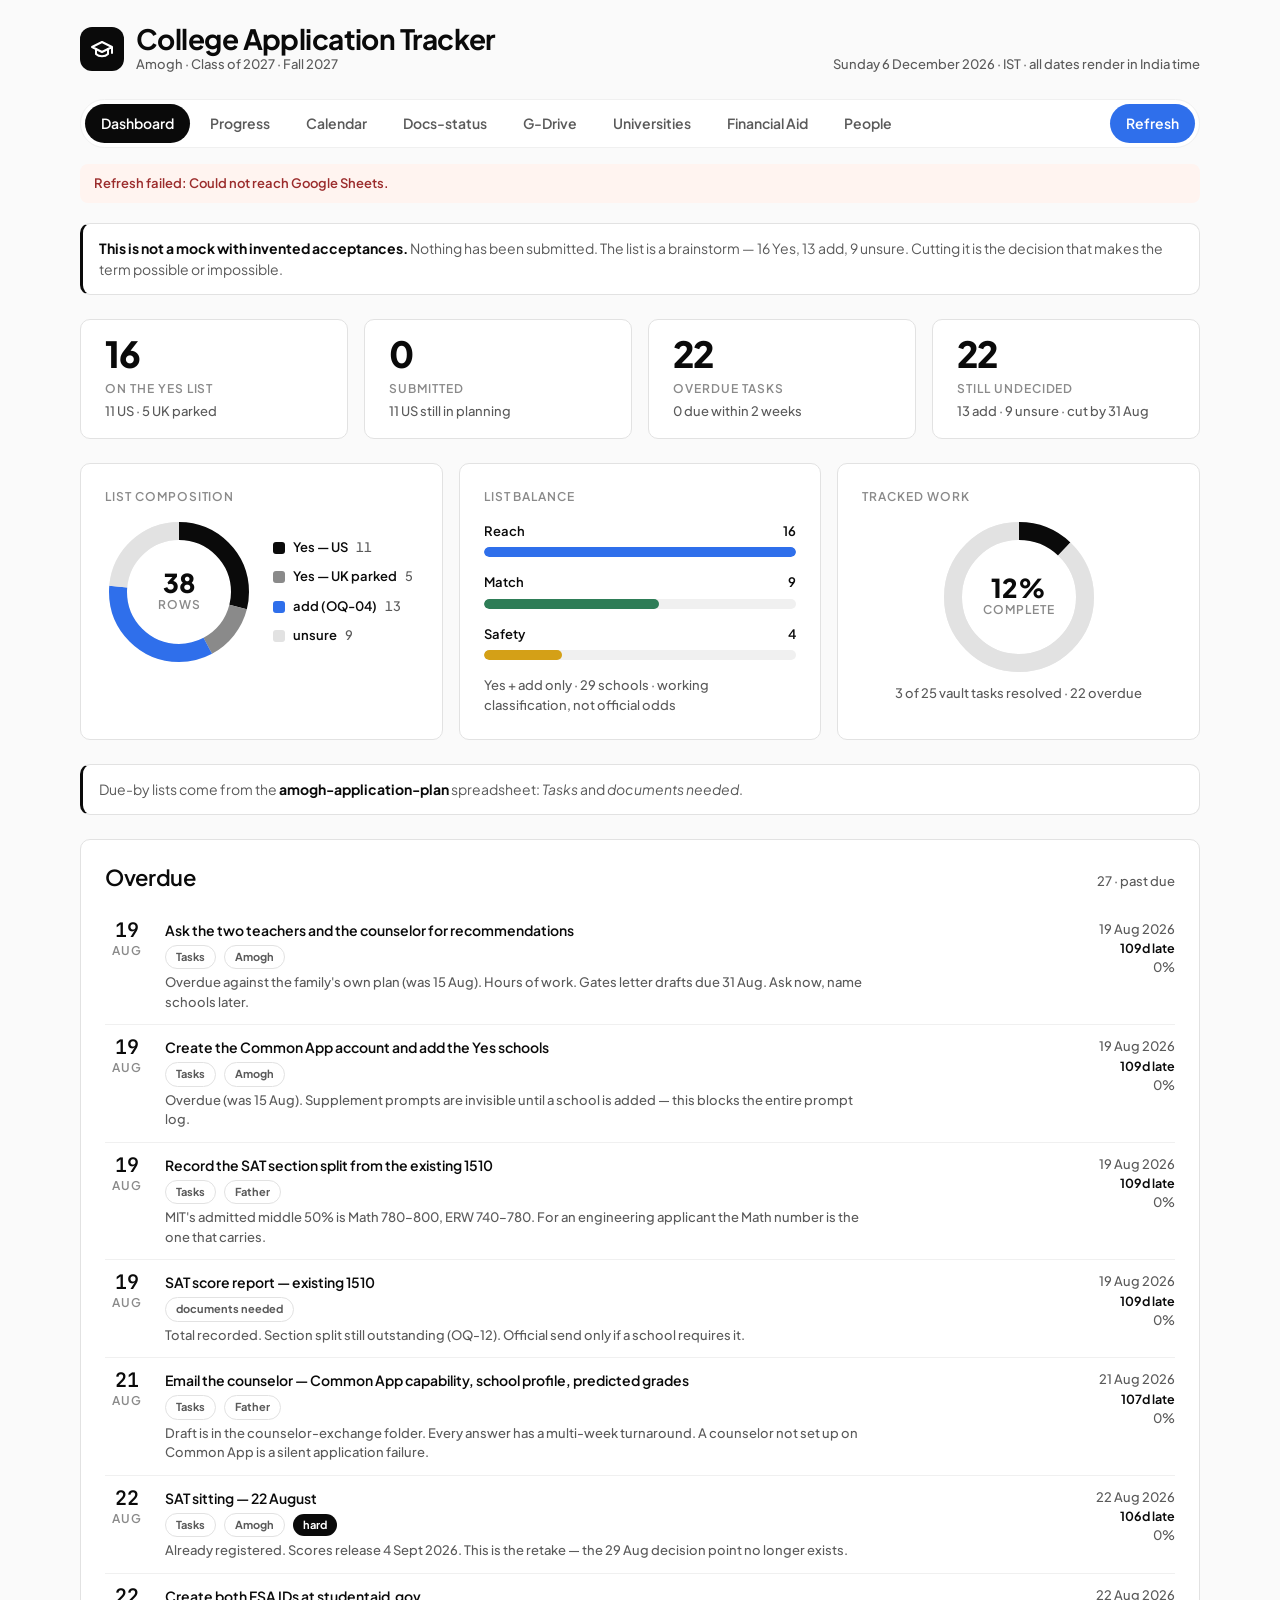
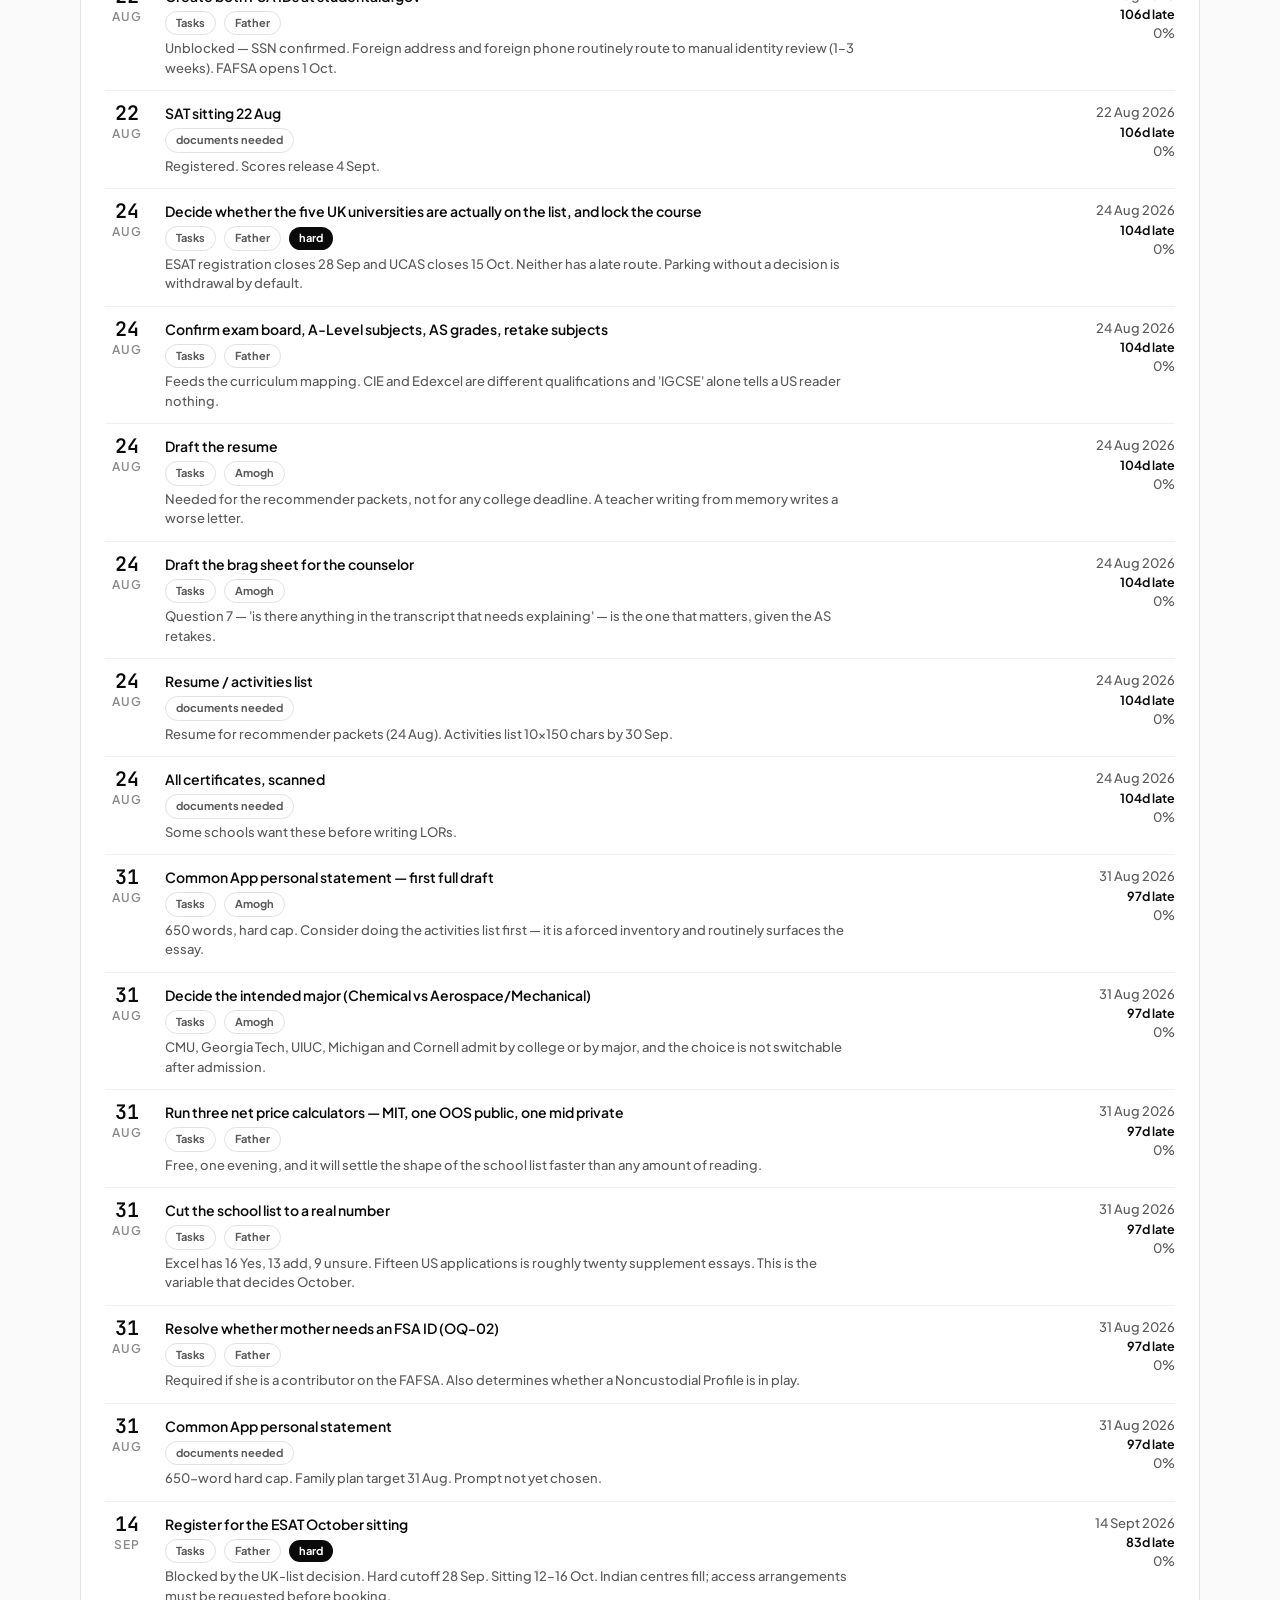
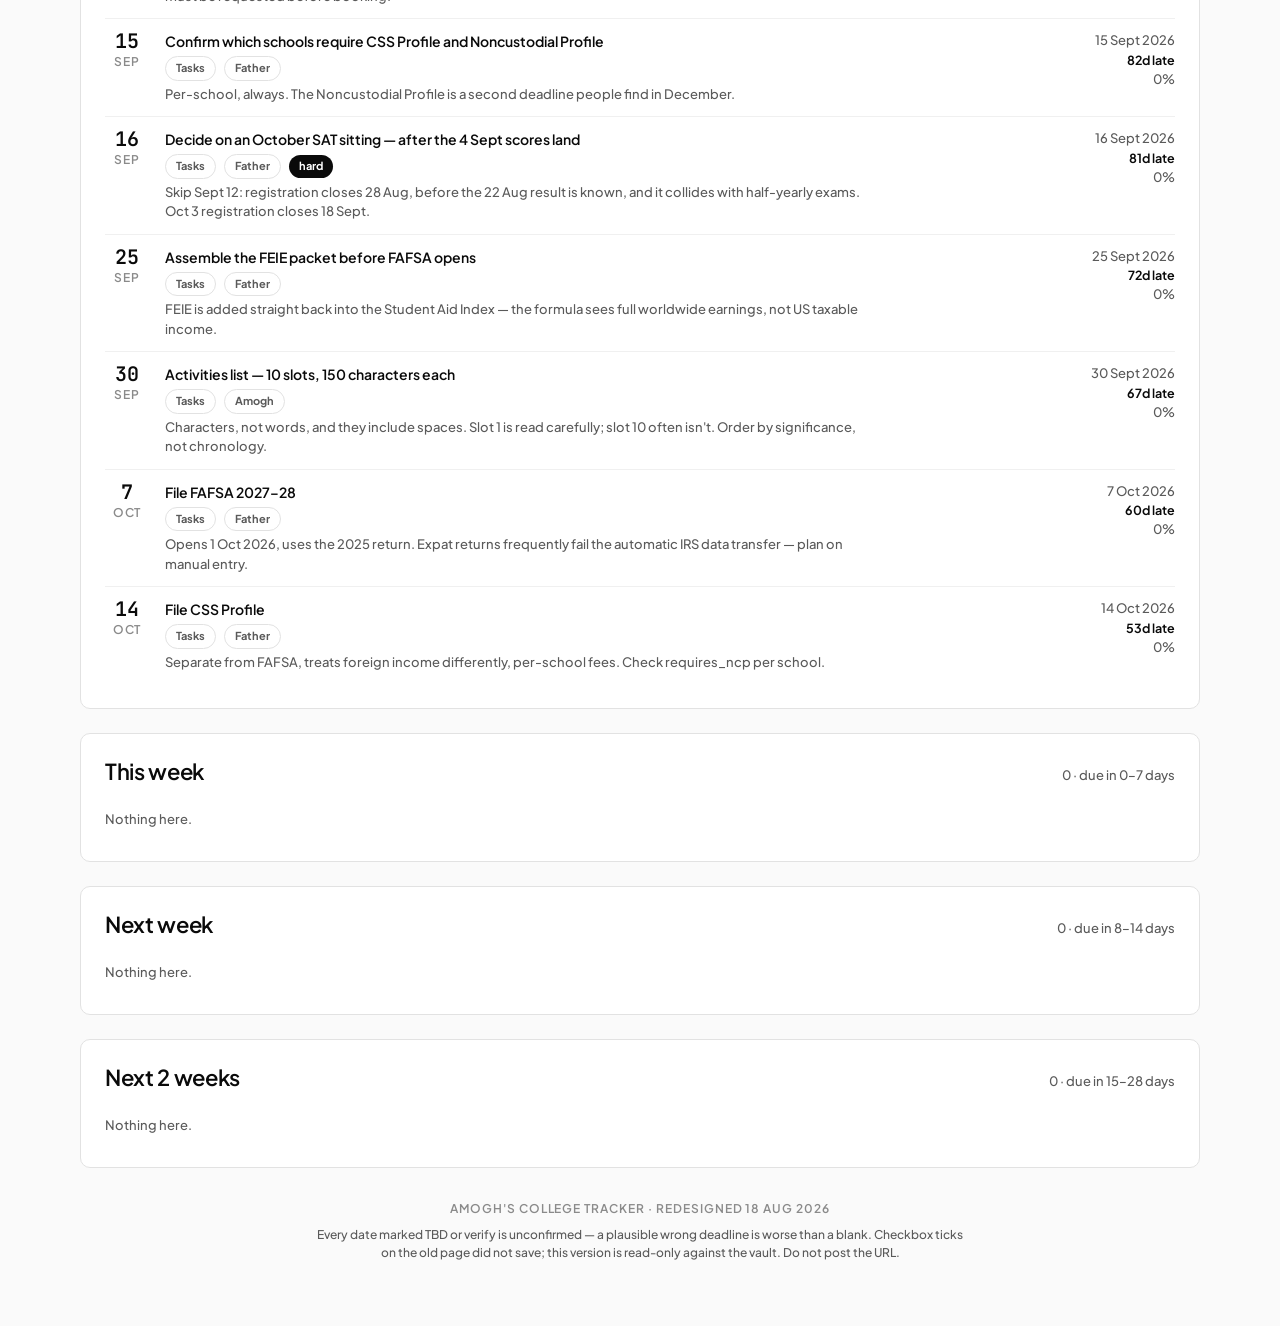
==== index.html @ 703598df "Make G-Drive Refresh re-list the live Amogh Drive folder." ====
<!DOCTYPE html>
<html lang="en">
<head>
<meta charset="utf-8">
<meta name="viewport" content="width=device-width, initial-scale=1">
<meta name="robots" content="noindex, nofollow, noarchive, nosnippet, noimageindex, max-snippet:0, max-image-preview:none">
<meta name="googlebot" content="noindex, nofollow, noarchive, nosnippet">
<meta name="google" content="nositelinkssearchbox">
<meta name="AdsBot-Google" content="noindex">
<meta name="Google-Extended" content="noindex, nofollow">
<meta name="GPTBot" content="noindex, nofollow">
<meta name="ClaudeBot" content="noindex, nofollow">
<meta name="CCBot" content="noindex, nofollow">
<meta name="PerplexityBot" content="noindex, nofollow">
<meta name="Applebot-Extended" content="noindex, nofollow">
<meta name="referrer" content="no-referrer">
<title>Amogh — College Application Tracker</title>
<link rel="icon" href="favicon.svg" type="image/svg+xml">
<link rel="stylesheet" href="css/app.css">
</head>
<body>
<noscript><p style="padding:24px;font-family:system-ui">This tracker needs JavaScript. Open index.html in a browser with JS on.</p></noscript>
<div id="app" data-page="overview"></div>
<script src="js/data.js"></script>
<script src="js/app.js?v=20260819r2"></script>
</body>
</html>
---- css/app.css ----
@import url("https://fonts.googleapis.com/css2?family=Plus+Jakarta+Sans:wght@400;500;600;700;800&family=JetBrains+Mono:wght@400;600&display=swap");

:root {
  --bg: #ffffff;
  --bg-card: #ffffff;
  --ink: #0a0a0a;
  --ink-soft: #262626;
  --n-50: #fafafa;
  --n-100: #f0f0f0;
  --n-200: #e2e2e2;
  --n-300: #c4c4c4;
  --n-400: #8a8a8a;
  --n-500: #5a5a5a;
  --n-700: #2e2e2e;
  --reach: #2f6feb;
  --match: #2e7d57;
  --safety: #d4a017;
  --yes: #0a0a0a;
  --add: #2f6feb;
  --unsure: #d4a017;
  --parked: #8a8a8a;
  --font-display: "Plus Jakarta Sans", system-ui, sans-serif;
  --font-body: "Plus Jakarta Sans", system-ui, sans-serif;
  --font-mono: "JetBrains Mono", ui-monospace, monospace;
  --t-h1: 28px;
  --t-h2: 22px;
  --t-h3: 16px;
  --t-body: 15px;
  --t-label: 13px;
  --t-caption: 12px;
  --lh-tight: 1.05;
  --lh-snug: 1.25;
  --lh-base: 1.5;
  --tracking-h1: -0.02em;
  --tracking-caps: 0.08em;
  --s-1: 4px;
  --s-2: 8px;
  --s-3: 12px;
  --s-4: 16px;
  --s-5: 24px;
  --s-6: 32px;
  --s-7: 48px;
  --s-8: 64px;
  --r-card: 10px;
  --r-pill: 999px;
  --border: 1px solid var(--n-100);
  --border-card: 1.5px solid var(--n-200);
  --shadow-hover: 0 4px 14px rgba(10, 10, 10, 0.06);
  --ease: cubic-bezier(0.2, 0.8, 0.2, 1);
  --dur: 180ms;
  --app-max: 1120px;
}

* { box-sizing: border-box; }
html, body { background: var(--n-50); color: var(--ink); }
body {
  margin: 0;
  font-family: var(--font-body);
  font-size: var(--t-body);
  line-height: var(--lh-base);
  -webkit-font-smoothing: antialiased;
}
h1, h2, h3 { font-family: var(--font-display); margin: 0; }
h1 { font-weight: 700; font-size: var(--t-h1); line-height: var(--lh-tight); letter-spacing: var(--tracking-h1); }
h2 { font-weight: 600; font-size: var(--t-h2); line-height: var(--lh-snug); letter-spacing: -0.015em; }
h3 { font-weight: 700; font-size: var(--t-h3); line-height: var(--lh-snug); }
p { margin: 0; }
a { color: var(--ink); text-decoration: none; }
a:hover { color: var(--n-500); }
button { font-family: inherit; }
*:focus-visible { outline: 2px solid var(--ink); outline-offset: 3px; border-radius: 4px; }
.mono { font-family: var(--font-mono); }
.label { font-size: var(--t-label); font-weight: 500; color: var(--n-500); }
.caption {
  font-size: var(--t-caption);
  color: var(--n-400);
  letter-spacing: var(--tracking-caps);
  text-transform: uppercase;
  font-weight: 600;
}

.page { min-height: 100vh; padding: var(--s-5) var(--s-4) var(--s-8); }
.wrap { max-width: var(--app-max); margin: 0 auto; }

/* header */
.top {
  display: flex;
  justify-content: space-between;
  align-items: flex-end;
  flex-wrap: wrap;
  gap: var(--s-4);
  margin-bottom: var(--s-5);
}
.brand { display: flex; align-items: center; gap: var(--s-3); }
.mark {
  width: 44px; height: 44px; border-radius: 12px;
  background: var(--ink); color: #fff;
  display: flex; align-items: center; justify-content: center; flex-shrink: 0;
}
.as-of { text-align: right; max-width: 42ch; }

/* nav */
.tabs {
  display: flex; flex-wrap: nowrap; gap: var(--s-1);
  background: #fff; padding: var(--s-1);
  border-radius: var(--r-pill); border: var(--border);
  margin-bottom: var(--s-5); overflow-x: auto;
}
.tabbtn {
  border: none; cursor: pointer; padding: 9px 16px;
  border-radius: var(--r-pill); font-weight: 600; font-size: 14px;
  white-space: nowrap; background: transparent; color: var(--n-500);
  transition: background var(--dur) var(--ease), color var(--dur) var(--ease);
  text-decoration: none; display: inline-block;
}
.tabbtn:hover { background: var(--n-100); color: var(--ink); }
.tabbtn[aria-current="page"] { background: var(--ink); color: #fff; }
.tabbtn[aria-current="page"]:hover { background: var(--ink); color: #fff; }
.refresh-btn {
  margin-left: auto;
  background: var(--reach);
  color: #fff;
  border: none;
}
.refresh-btn:hover,
.refresh-btn:focus-visible { background: #1e5ad4; color: #fff; }
.refresh-btn[aria-busy="true"] { opacity: .7; pointer-events: none; }
.refresh-status {
  margin: -8px 0 20px;
  padding: 10px 14px;
  border-radius: 8px;
  background: #eef4ff;
  color: #1e4bb8;
  font-size: 13px;
  font-weight: 600;
}
.refresh-status.is-err { background: #fff4f0; color: #9b2c2c; }

.stack { display: flex; flex-direction: column; gap: var(--s-5); }

/* cards */
.card {
  background: var(--bg-card);
  border: var(--border-card);
  border-radius: var(--r-card);
  padding: var(--s-5);
}
.card-head {
  display: flex; justify-content: space-between; align-items: baseline;
  flex-wrap: wrap; gap: var(--s-2); margin-bottom: var(--s-4);
}
.kpis { display: grid; grid-template-columns: repeat(auto-fit, minmax(160px, 1fr)); gap: var(--s-4); }
.kpi { background: var(--bg-card); border: var(--border-card); border-radius: var(--r-card); padding: var(--s-4) var(--s-5); }
.kpi .val { font-family: var(--font-display); font-weight: 800; font-size: 36px; line-height: 1; letter-spacing: -0.03em; }
.kpi .unit { font-size: 18px; font-weight: 600; color: var(--n-500); margin-left: 4px; }
.charts { display: grid; grid-template-columns: repeat(auto-fit, minmax(260px, 1fr)); gap: var(--s-4); }

/* charts */
.donut { position: relative; width: 140px; height: 140px; flex-shrink: 0; }
.donut-label {
  position: absolute; inset: 0; display: flex; flex-direction: column;
  align-items: center; justify-content: center; text-align: center;
}
.donut-val { font-family: var(--font-display); font-weight: 800; font-size: 26px; line-height: 1; }
.legend { display: flex; flex-direction: column; gap: 10px; }
.legend-row { display: flex; align-items: center; gap: 8px; }
.sw { width: 12px; height: 12px; border-radius: 3px; flex-shrink: 0; }
.bar-row { margin-bottom: 16px; }
.bar-row:last-child { margin-bottom: 0; }
.bar-meta { display: flex; justify-content: space-between; font-size: 13px; font-weight: 600; margin-bottom: 6px; }
.bar-track { height: 10px; background: var(--n-100); border-radius: var(--r-pill); overflow: hidden; }
.bar-fill { height: 100%; border-radius: var(--r-pill); }

/* lists */
.row {
  display: flex; align-items: center; gap: var(--s-4);
  padding: var(--s-3) 0; border-bottom: var(--border);
}
.row:last-child { border-bottom: 0; }
.listrow {
  display: flex; align-items: center; gap: var(--s-4);
  padding: var(--s-4) var(--s-3); border-top: var(--border); flex-wrap: wrap;
  transition: background var(--dur) var(--ease);
}
.listrow:hover { background: var(--n-50); }
.daybox { width: 44px; text-align: center; flex-shrink: 0; }
.daybox .n { font-family: var(--font-mono); font-weight: 600; font-size: 20px; line-height: 1; }
.accent { width: 3px; align-self: stretch; border-radius: var(--r-pill); flex-shrink: 0; }
.dot { display: inline-block; width: 9px; height: 9px; border-radius: 999px; margin-right: 6px; flex-shrink: 0; vertical-align: middle; }

/* chips / badges */
.chip, .badge, .cat {
  display: inline-block; padding: 3px 10px; border-radius: var(--r-pill);
  font-size: 11px; font-weight: 700; white-space: nowrap; flex-shrink: 0;
}
.chip { border: none; cursor: pointer; padding: 7px 14px; font-size: 13px; font-weight: 600; background: var(--n-100); color: var(--n-500); }
.chip[aria-pressed="true"] { background: var(--ink); color: #fff; }
.badge-ink { background: var(--ink); color: #fff; }
.badge-mute { background: var(--n-200); color: var(--ink); }
.badge-ghost { background: #fff; color: var(--n-500); border: 1px solid var(--n-200); }
.badge-over { background: var(--ink); color: #fff; }
.badge-soon { background: var(--n-200); color: var(--ink); }
.badge-done { background: var(--n-100); color: var(--n-400); }
.cat { border-radius: 6px; }
.cat-person { background: var(--n-100); color: var(--ink); }
.cat-form { background: var(--ink); color: #fff; }
.cat-doc { background: #fff; color: var(--ink-soft); border: 1px solid var(--n-300); }
.filters { display: flex; gap: var(--s-2); flex-wrap: wrap; }

/* tables */
.tbwrap { overflow-x: auto; }
table { width: 100%; border-collapse: collapse; min-width: 620px; }
th { text-align: left; padding: 0 var(--s-3) var(--s-3); }
td { padding: var(--s-3); vertical-align: top; border-top: var(--border); }
td.num, .num { font-variant-numeric: tabular-nums; font-family: var(--font-mono); }
.right { text-align: right; }

/* note */
.note {
  background: #fff; border: var(--border-card); border-left: 3px solid var(--ink);
  border-radius: var(--r-card); padding: 14px 16px; font-size: 14px; color: var(--n-500);
}
.note strong { color: var(--ink); }

/* progress cards */
.grid-cards { display: grid; grid-template-columns: repeat(auto-fit, minmax(300px, 1fr)); gap: var(--s-4); }
.ms { display: flex; align-items: center; gap: var(--s-2); }
.markbox {
  width: 14px; height: 14px; border-radius: 4px; flex-shrink: 0;
  border: 1.5px solid var(--n-300); background: #fff;
}
.markbox.on { background: var(--ink); border-color: var(--ink); }
.strike { text-decoration: line-through; color: var(--n-400); }

/* people */
.avatar {
  width: 44px; height: 44px; border-radius: 999px; background: var(--n-100);
  display: flex; align-items: center; justify-content: center;
  font-family: var(--font-display); font-weight: 700; flex-shrink: 0;
}

/* calendar — every date cell is the same size; details open in .cal-detail */
.cal-head { display: grid; grid-template-columns: repeat(7, minmax(0, 1fr)); gap: 6px; margin-bottom: 6px; }
.cal-wd { text-align: center; font-size: 11px; font-weight: 600; letter-spacing: 0.08em; text-transform: uppercase; color: var(--n-400); }
.cal-grid { display: grid; grid-template-columns: repeat(7, minmax(0, 1fr)); gap: 6px; }
.cal-cell {
  height: 92px; min-height: 92px; max-height: 92px;
  border: 1px solid var(--n-100); border-radius: 8px;
  padding: 6px; display: flex; flex-direction: column; gap: 3px; background: #fff;
  overflow: hidden; min-width: 0;
}
button.cal-cell {
  appearance: none; -webkit-appearance: none; width: 100%; margin: 0;
  font: inherit; color: inherit; text-align: left; cursor: pointer;
}
.cal-cell.today { background: var(--n-50); }
.cal-cell.has-ev:hover { border-color: var(--n-300); }
.cal-cell.is-sel {
  border-color: var(--reach);
  box-shadow: 0 0 0 2px rgba(47, 111, 235, 0.35);
  background: #f5f8ff;
}
.cal-num {
  width: 24px; height: 24px; border-radius: 999px; display: flex;
  align-items: center; justify-content: center; font-size: 12px; font-weight: 600;
  flex-shrink: 0;
}
.cal-cell.today .cal-num { background: var(--ink); color: #fff; font-weight: 700; }
.pill-ev {
  font-size: 10px; font-weight: 600; padding: 2px 5px; border-radius: 5px;
  white-space: nowrap; overflow: hidden; text-overflow: ellipsis; line-height: 1.3;
  flex-shrink: 0;
}
.cal-pad { height: 92px; min-height: 92px; border: none; background: transparent; }
.cal-detail {
  position: sticky; top: 8px; z-index: 6;
  background: #fff; border: 1.5px solid var(--n-200);
  border-left: 3px solid var(--reach); border-radius: var(--r-card);
  padding: 14px 16px;
  box-shadow: 0 8px 24px rgba(10, 10, 10, 0.06);
}
.cal-detail.is-empty { border-left-color: var(--n-200); box-shadow: none; }
.cal-detail-bar {
  display: flex; justify-content: space-between; align-items: flex-start;
  gap: 12px; margin-bottom: 4px;
}
.cal-close {
  flex-shrink: 0; border: 1px solid var(--n-200); background: #fff;
  color: var(--ink); font-weight: 700; font-size: 13px;
  padding: 7px 14px; border-radius: var(--r-pill); cursor: pointer;
}
.cal-close:hover { background: var(--n-100); }
.cal-detail-item { padding: 10px 0; border-top: 1px solid var(--n-100); }
.cal-detail-item:first-of-type { border-top: 0; padding-top: 4px; }
.navbtn {
  width: 36px; height: 36px; border: var(--border-card); background: #fff;
  border-radius: 10px; cursor: pointer; display: inline-flex;
  align-items: center; justify-content: center;
}
.navbtn:hover { background: var(--n-100); }

/* plan gantt */
.plan { position: relative; min-width: 900px; }
.plan-row { display: flex; align-items: stretch; border-bottom: 1px solid var(--n-100); padding: 3px 0; }
.plan-lab { width: 210px; flex-shrink: 0; font-size: 12px; display: flex; align-items: center; gap: 6px; padding-right: 8px; }
.plan-cells { flex: 1; display: grid; gap: 1px; background: var(--n-100); }
.plan-cell { height: 17px; background: #fff; display: flex; align-items: center; justify-content: center; font-size: 11px; color: #fff; font-weight: 800; }
.plan-cell.section { height: 20px; }
.gantt-today {
  position: absolute; top: 0; bottom: 0; width: 2px; background: var(--ink); z-index: 5; pointer-events: none;
}
.today-tag {
  position: absolute; top: -3px; left: -15px; font-size: 9px; font-weight: 700;
  background: var(--ink); color: #fff; padding: 1px 5px; border-radius: 3px;
}

/* lane timeline */
.tl { overflow-x: auto; }
.tlinner { min-width: 920px; }
.tlhead, .lane, .rail { display: grid; grid-template-columns: 156px 1fr; gap: 12px; align-items: center; margin-bottom: 7px; }
.months { display: grid; grid-template-columns: repeat(8, 1fr); font-size: 11.5px; color: var(--n-400); text-transform: uppercase; letter-spacing: .06em; font-weight: 600; }
.months div { border-left: 1px solid var(--n-100); padding-left: 6px; }
.track {
  position: relative; height: 26px;
  background: linear-gradient(to right, var(--n-100) 1px, transparent 1px);
  background-size: 12.5% 100%; border-radius: 4px;
}
.band {
  position: absolute; top: 3px; height: 20px; border-radius: 4px; font-size: 11px; line-height: 20px;
  padding: 0 7px; color: #fff; font-weight: 600; overflow: hidden; text-overflow: ellipsis; white-space: nowrap;
}
.band.freeze { background: transparent; color: var(--n-500); }
.freeze {
  position: absolute; top: 0; bottom: 0;
  background: repeating-linear-gradient(45deg, var(--n-100), var(--n-100) 5px, transparent 5px, transparent 10px);
  border-left: 1px dashed var(--n-300); border-right: 1px dashed var(--n-300);
}
.mk { position: absolute; top: 0; height: 26px; width: 2px; background: #c00000; opacity: .55; }
.rail { align-items: end; }
.railName { font-size: 11.5px; text-transform: uppercase; letter-spacing: .06em; color: var(--n-400); font-weight: 600; }
.railTrack { position: relative; height: 56px; }
.cut { position: absolute; bottom: 0; width: 2px; background: #c00000; height: 14px; }
.cut.parked { background: var(--n-400); }
.cutL { position: absolute; font-size: 10.5px; font-weight: 700; color: #c00000; white-space: nowrap; transform: translateX(-50%); background: #fff; padding: 0 3px; border-radius: 3px; line-height: 1.25; }
.cutL.parked { color: var(--n-400); font-weight: 600; }
.cutStem { position: absolute; width: 1px; background: var(--n-200); }
.parkedLane { opacity: .45; }
.sw-sm { width: 9px; height: 9px; border-radius: 2px; display: inline-block; margin-right: 6px; }

/* school gantt */
.gantt { display: flex; min-width: 720px; }
.gantt-left { width: 188px; flex-shrink: 0; }
.gantt-right { position: relative; flex: 1; }

.legend-inline { display: flex; gap: var(--s-4); margin-top: var(--s-4); flex-wrap: wrap; }
.legend-inline .label { display: inline-flex; align-items: center; gap: 6px; }

footer {
  margin-top: var(--s-6); text-align: center; color: var(--n-400);
  font-size: 12px; letter-spacing: var(--tracking-caps); text-transform: uppercase; font-weight: 600;
}
footer p { margin-top: 8px; text-transform: none; letter-spacing: 0; font-weight: 500; color: var(--n-500); max-width: 72ch; margin-left: auto; margin-right: auto; }

.dim { opacity: .55; }
.hide { display: none !important; }
.grow { flex: 1; min-width: 0; }
.nowrap { white-space: nowrap; }

.drive-head, .drive-row {
  display: grid;
  grid-template-columns: minmax(180px, 1fr) 140px 190px;
  gap: 12px;
  align-items: center;
  padding: 10px 12px;
}
.drive-head { padding-bottom: 8px; }
.drive-row { border-top: var(--border); }
.drive-row:hover { background: var(--n-50); }
.drive-name { display: flex; align-items: center; gap: 8px; min-width: 0; }
.drive-name a { font-weight: 600; font-size: 14px; overflow: hidden; text-overflow: ellipsis; }
.drive-ico { flex-shrink: 0; color: var(--n-500); }
@media (max-width: 720px) {
  .drive-head { display: none; }
  .drive-row { grid-template-columns: 1fr; gap: 4px; }
}

@media (max-width: 720px) {
  .page { padding: 16px 12px 48px; }
  h1 { font-size: 22px; }
  .as-of { text-align: left; }
  .kpi .val { font-size: 30px; }
  .cal-cell, .cal-pad { height: 72px; min-height: 72px; max-height: 72px; }
  .daybox { width: 36px; }
  .plan-lab { width: 150px; }
}

@media print {
  .tabs, .navbtn, .chip, .refresh-status { display: none !important; }
  .page { padding: 0; }
  .card { break-inside: avoid; }
}
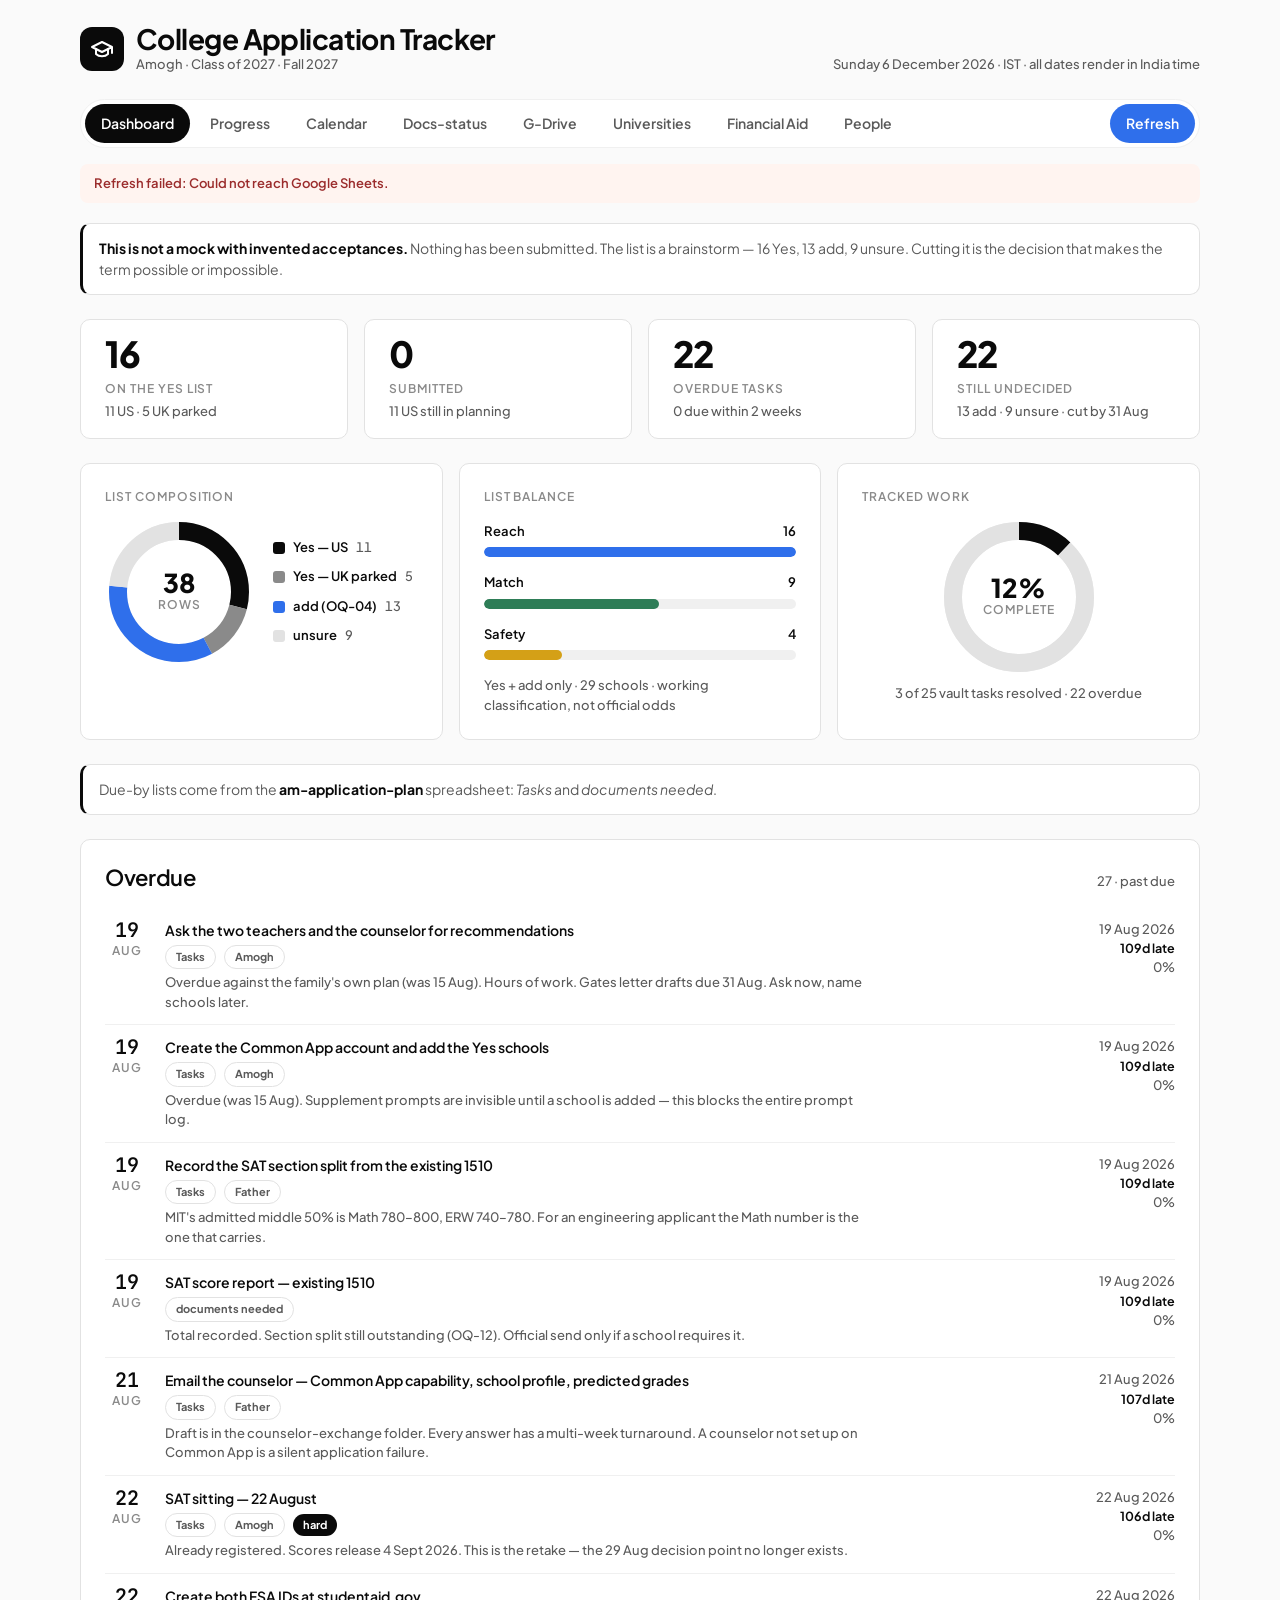
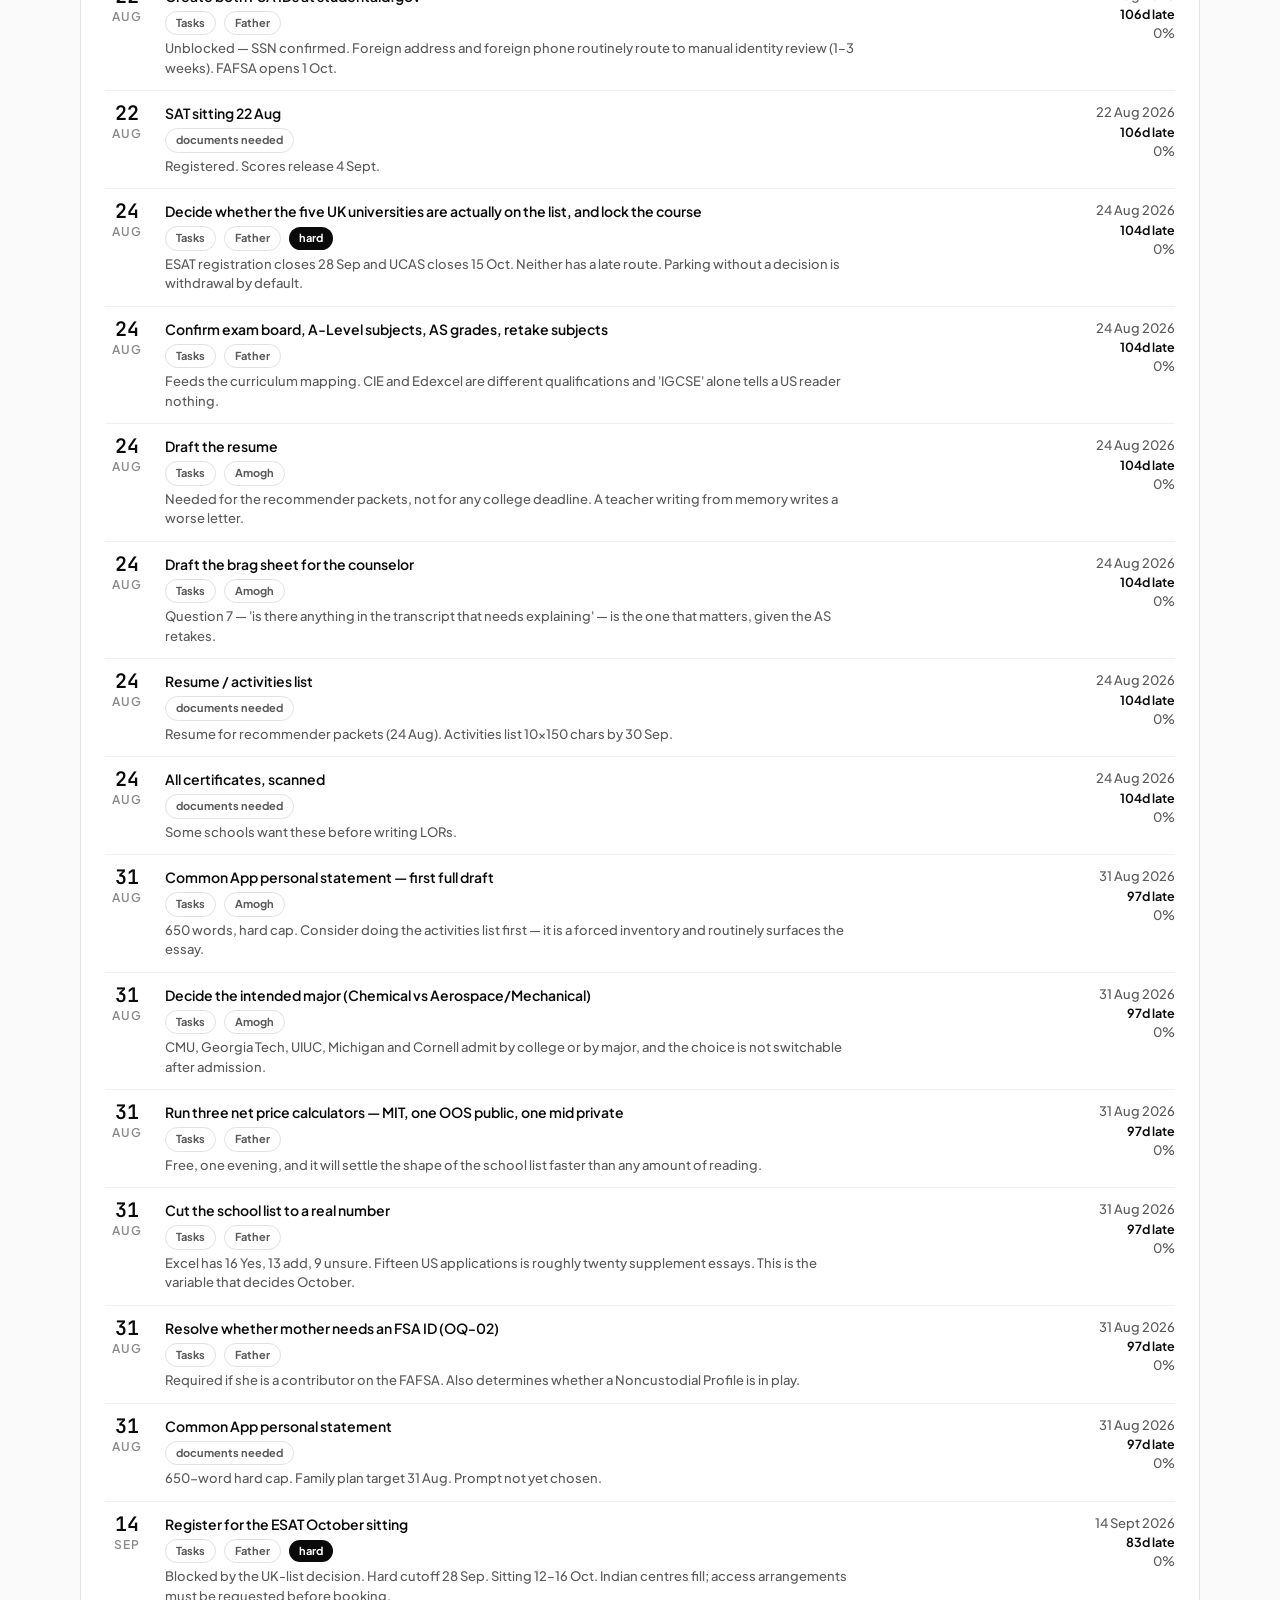
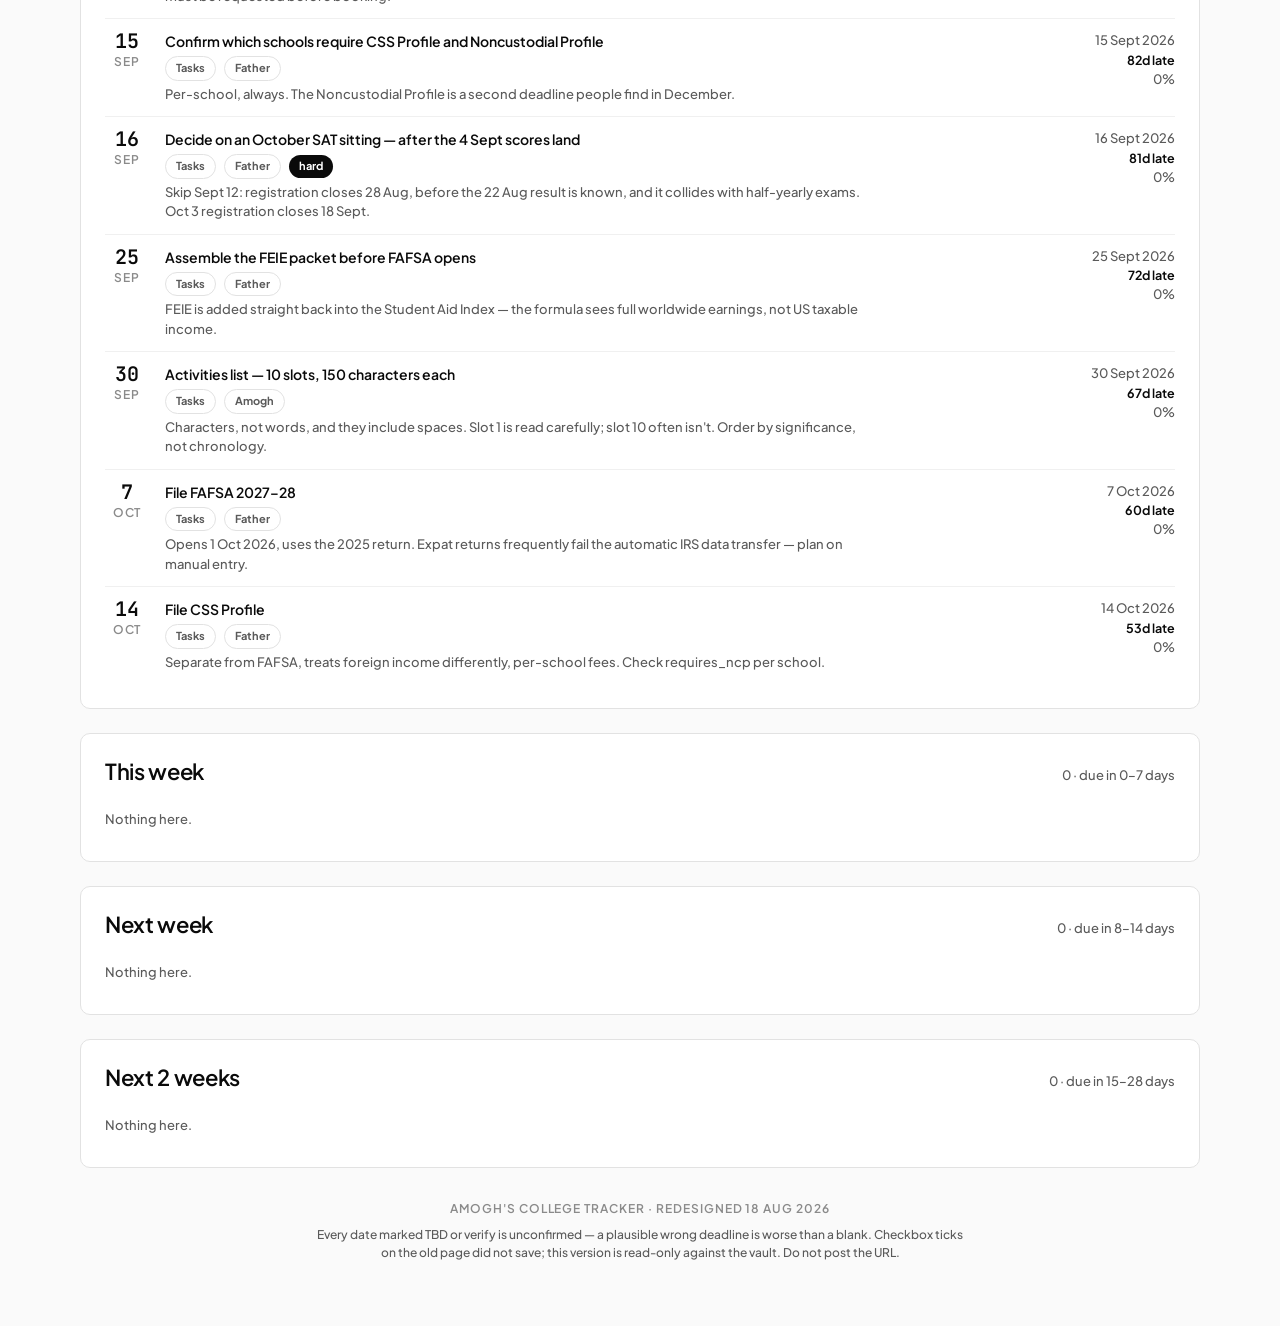
==== commit 38e669a3: "Read Amogh plan by file id; show current am-application-plan name." ====
--- a/index.html
+++ b/index.html
@@ -21,7 +21,7 @@
 <body>
 <noscript><p style="padding:24px;font-family:system-ui">This tracker needs JavaScript. Open index.html in a browser with JS on.</p></noscript>
 <div id="app" data-page="overview"></div>
-<script src="js/data.js"></script>
-<script src="js/app.js?v=20260819r2"></script>
+<script src="js/data.js?v=20260819r9"></script>
+<script src="js/app.js?v=20260819r9"></script>
 </body>
 </html>
